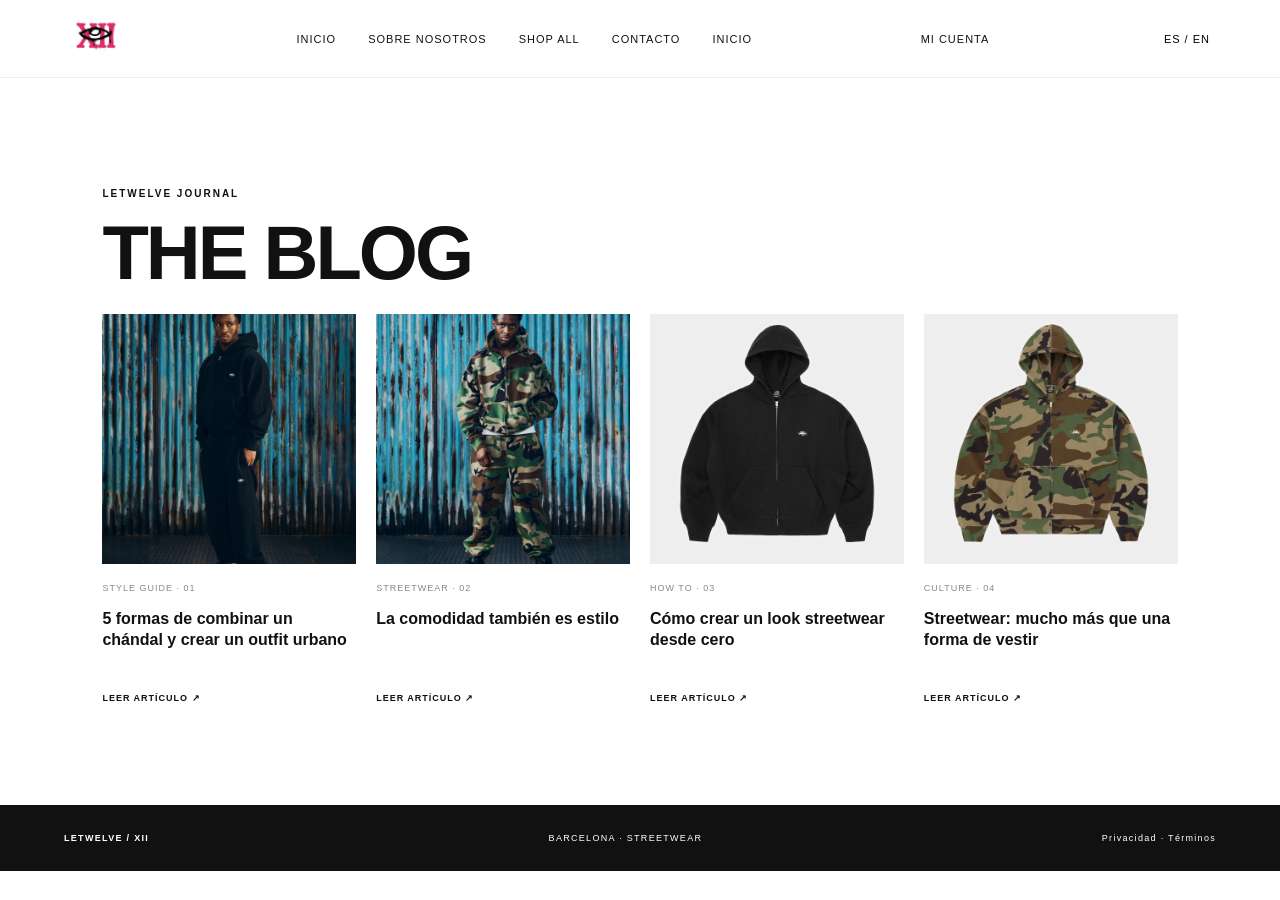
==== blog/index.html @ 587ab63b "Add files via upload" ====
<!doctype html><html lang="es"><head><meta charset="utf-8"><meta name="viewport" content="width=device-width,initial-scale=1"><link rel="stylesheet" href="../css/styles.css"><title>Blog — LeTwelve</title></head><body><header class="header"><a class="brand" href="../index.html"><img src="../assets/logo-xii.png" alt="LeTwelve"></a><nav class="nav" style="display:flex"><a href="../index.html">Inicio</a><a href="../sobre-nosotros.html">Sobre nosotros</a><a href="../shop.html">Shop All</a><a href="../contacto.html">Contacto</a><a href="index.html">Blog</a></nav><a class="text-btn" href="../cuenta.html">MI CUENTA</a><div class="header-actions"><button id="langBtn" class="text-btn" type="button">ES / EN</button></div></header><main class="section-pad"><p class="eyebrow">LETWELVE JOURNAL</p><h1 class="page-title">THE BLOG</h1><div class="blog-grid"><a class="blog-card" href="combinar-chandal.html"><img src="../assets/black-model.png"><span>STYLE GUIDE · 01</span><h3>5 formas de combinar un chándal y crear un outfit urbano</h3><b>LEER ARTÍCULO ↗</b></a><a class="blog-card" href="comodidad-estilo.html"><img src="../assets/camo-model.png"><span>STREETWEAR · 02</span><h3>La comodidad también es estilo</h3><b>LEER ARTÍCULO ↗</b></a><a class="blog-card" href="look-streetwear.html"><img src="../assets/black-hoodie.png"><span>HOW TO · 03</span><h3>Cómo crear un look streetwear desde cero</h3><b>LEER ARTÍCULO ↗</b></a><a class="blog-card" href="cultura-streetwear.html"><img src="../assets/camo-hoodie.png"><span>CULTURE · 04</span><h3>Streetwear: mucho más que una forma de vestir</h3><b>LEER ARTÍCULO ↗</b></a></div></main><footer><a href="../index.html" class="footer-brand">LETWELVE / XII</a><span>BARCELONA · STREETWEAR</span><span><a href="../privacidad.html">Privacidad</a> · <a href="../terminos.html">Términos</a></span></footer><script src="../js/i18n.js"></script></body></html>
---- css/styles.css ----
*{box-sizing:border-box}html{scroll-behavior:smooth}body{margin:0;background:#fff;color:#111;font-family:Arial,Helvetica,sans-serif}a{color:inherit;text-decoration:none}button,input,select{font:inherit}.announcement{text-align:center;background:#111;color:#fff;font-size:10px;letter-spacing:1.3px;padding:10px}.header{height:78px;display:flex;align-items:center;justify-content:space-between;padding:0 5%;border-bottom:1px solid #eee;position:sticky;top:0;background:#fff;z-index:20}.brand img{width:64px;height:55px;object-fit:contain}.nav{display:flex;gap:32px;font-size:11px;text-transform:uppercase;letter-spacing:1px}.nav a:hover,.underlink:hover{color:#e52e80}.header-actions{display:flex;gap:18px;align-items:center}.text-btn,.menu-toggle{border:0;background:none;cursor:pointer;font-size:11px;letter-spacing:1px}.menu-toggle{display:none}.hero{height:min(680px,75vw);min-height:490px;position:relative;overflow:hidden;background:#222}.hero-img{width:100%;height:100%;object-fit:cover;object-position:center 36%;filter:brightness(.72)}.hero-shade{position:absolute;inset:0;background:linear-gradient(90deg,rgba(0,0,0,.5),transparent 75%)}.hero-copy{position:absolute;left:9%;top:50%;transform:translateY(-50%);color:white}.eyebrow{font-size:10px;letter-spacing:2px;font-weight:bold}.hero h1{font-size:clamp(48px,8vw,104px);line-height:.88;letter-spacing:-5px;margin:22px 0 32px}.button{border:1px solid #111;background:#111;color:white;padding:15px 22px;font-size:10px;letter-spacing:1.4px;cursor:pointer;display:inline-block}.button:hover{background:#e52e80;border-color:#e52e80}.button-light{background:white;color:#111;border-color:white}.hero-index{position:absolute;bottom:25px;right:5%;color:white;font-size:10px;letter-spacing:2px}.section-pad{padding:100px 8%}.intro{text-align:center}.intro h2{font-size:clamp(32px,5vw,62px);letter-spacing:-2px;line-height:1.05;margin:24px 0}.underlink{border:0;border-bottom:1px solid #111;background:none;padding:0 0 6px;font-size:10px;letter-spacing:1.2px;cursor:pointer}.section-heading{display:flex;justify-content:space-between;align-items:end;margin-bottom:35px}.section-heading h2,.about h2,.newsletter h2{font-size:42px;letter-spacing:-2px;margin:8px 0}.section-heading>p{font-size:11px;color:#666}.products{display:grid;grid-template-columns:repeat(2,minmax(0,1fr));gap:28px}.product-image{height:520px;background:#f3f3f3;position:relative;overflow:hidden}.product-image img{width:100%;height:100%;object-fit:cover;object-position:center 30%;transition:transform .5s}.product-card:hover .product-image img{transform:scale(1.025)}.tag{position:absolute;top:16px;left:16px;background:white;padding:8px 11px;font-size:9px;letter-spacing:1px}.product-meta{display:flex;justify-content:space-between;align-items:start;margin-top:18px}.product-meta h3{font-size:16px;margin:0 0 6px}.product-meta p,.product-note{font-size:11px;color:#777;margin:0}.product-meta strong{font-size:14px}.product-note{margin-top:8px}.product-actions{display:flex;gap:8px;margin-top:15px}.product-actions select{min-width:90px;border:1px solid #ddd;padding:0 10px;background:#fff;font-size:11px}.product-actions .button{flex:1}.separate{display:flex;gap:20px;margin-top:16px}.separate .underlink{font-size:9px}.price-info{display:flex;gap:35px;border-top:1px solid #eee;margin-top:55px;padding-top:22px;font-size:12px}.price-info em{font-style:normal;color:#e52e80}.editorial{display:grid;grid-template-columns:1.2fr 1fr;min-height:480px;background:#f5f5f5}.editorial img{width:100%;height:480px;object-fit:cover;object-position:center 30%}.editorial>div{align-self:center;padding:10%}.editorial h2{font-size:clamp(42px,6vw,72px);line-height:.95;letter-spacing:-3px}.about{display:grid;grid-template-columns:1fr 1fr;gap:8%;align-items:center}.about-image img{width:100%;display:block}.about-copy p:not(.eyebrow){font-size:13px;line-height:1.8;color:#555}.blog{background:#fafafa}.blog-grid{display:grid;grid-template-columns:repeat(4,1fr);gap:20px}.blog-card img{width:100%;height:250px;object-fit:cover;background:#eee}.blog-card span{display:block;font-size:9px;letter-spacing:1px;color:#888;margin:15px 0 8px}.blog-card h3{font-size:16px;line-height:1.3;min-height:62px}.blog-card b{font-size:9px;letter-spacing:1px}.newsletter{text-align:center}.newsletter>p:not(.eyebrow){font-size:13px;color:#666}.newsletter form{max-width:420px;margin:30px auto 12px;display:grid;gap:10px}.newsletter input:not([type=checkbox]){padding:15px;border:1px solid #ddd}.consent{font-size:10px;color:#666;text-align:left;display:flex;gap:8px;align-items:start}.newsletter small{font-size:10px;color:#888}.contact-mail{margin-top:35px!important}.contact-mail a{border-bottom:1px solid}footer{background:#111;color:#fff;padding:28px 5%;display:flex;justify-content:space-between;font-size:9px;letter-spacing:1.3px}.footer-brand{font-weight:bold}.drawer-backdrop{position:fixed;inset:0;background:#0008;z-index:29;opacity:0;pointer-events:none;transition:.25s}.cart-drawer{position:fixed;right:0;top:0;height:100dvh;width:min(440px,100%);background:white;z-index:30;transform:translateX(100%);transition:.3s;display:flex;flex-direction:column;padding:25px}.cart-open .cart-drawer{transform:translateX(0)}.cart-open .drawer-backdrop{opacity:1;pointer-events:auto}.drawer-head,.subtotal{display:flex;justify-content:space-between;align-items:center}.drawer-head h2{font-size:17px;letter-spacing:2px}.drawer-head button{border:0;background:none;font-size:20px;cursor:pointer}.cart-items{overflow:auto;flex:1}.cart-row{display:grid;grid-template-columns:1fr auto;gap:8px;border-bottom:1px solid #eee;padding:18px 0;font-size:12px}.cart-row small{display:block;color:#777;margin-top:5px}.remove{border:0;background:none;text-decoration:underline;font-size:10px;cursor:pointer}.empty{color:#888;font-size:13px;margin-top:35px}.drawer-bottom{border-top:1px solid #eee;padding-top:20px}.subtotal{font-size:14px}.tiny,.drawer-bottom small{font-size:10px;color:#777;line-height:1.5}.drawer-bottom .button{width:100%;margin:10px 0}.popup{display:none;position:fixed;z-index:40;right:25px;bottom:25px;width:min(340px,calc(100% - 32px));padding:32px;background:#fff;box-shadow:0 8px 40px #0002;border:1px solid #eee}.popup.show{display:block}.popup h2{font-size:32px;margin:10px 0}.popup p:not(.eyebrow){font-size:13px;color:#555;line-height:1.5}.popup-close{position:absolute;right:12px;top:8px;border:0;background:none;font-size:22px;cursor:pointer}.sr-only{position:absolute;width:1px;height:1px;padding:0;margin:-1px;overflow:hidden;clip:rect(0,0,0,0);white-space:nowrap;border:0}
@media(max-width:800px){.header{height:65px;padding:0 4%}.menu-toggle{display:block}.brand{position:absolute;left:50%;transform:translateX(-50%)}.brand img{width:55px}.nav{display:none;position:absolute;top:65px;left:0;right:0;background:#fff;padding:25px;flex-direction:column;gap:22px;border-bottom:1px solid #eee}.nav.open{display:flex}.header-actions{gap:10px}.text-btn{font-size:9px}.hero{min-height:560px;height:75vh}.hero-img{object-position:58% center}.hero h1{letter-spacing:-3px}.section-pad{padding:70px 6%}.products{gap:15px}.product-image{height:360px}.product-actions{flex-direction:column}.product-actions select{padding:12px}.product-actions .button{padding:13px 8px}.separate{flex-direction:column;gap:10px}.price-info{flex-wrap:wrap;gap:14px}.editorial{grid-template-columns:1fr}.editorial img{height:380px}.editorial>div{padding:45px 8%}.about{grid-template-columns:1fr;gap:35px}.blog-grid{grid-template-columns:repeat(2,1fr);gap:24px 15px}.blog-card img{height:220px}.section-heading h2,.about h2,.newsletter h2{font-size:34px}footer{gap:14px;flex-wrap:wrap}}
@media(max-width:480px){.announcement{font-size:8px}.cart-link{font-size:8px}.hero{min-height:520px}.hero-copy{left:7%}.products{grid-template-columns:1fr}.product-image{height:460px}.blog-grid{grid-template-columns:1fr 1fr}.blog-card img{height:170px}.blog-card h3{font-size:13px}.section-heading{align-items:start;gap:10px;flex-direction:column}.price-info{font-size:11px}}

.page-title{font-size:clamp(40px,7vw,76px);letter-spacing:-3px;margin:10px 0 18px}.shop-intro{font-size:14px;color:#666;line-height:1.7;max-width:650px;margin-bottom:45px}.shop-products{grid-template-columns:repeat(3,minmax(0,1fr));gap:25px}.shop-products .product-image{height:360px}.home-links{display:flex;justify-content:space-between;gap:20px;flex-wrap:wrap;border-top:1px solid #eee}.home-links a{font-size:11px;letter-spacing:1.2px;border-bottom:1px solid;padding-bottom:8px}.contact-page,.account-page{max-width:900px;margin:auto}.contact-form,.account-box{max-width:540px;display:grid;gap:18px;margin-top:35px}.contact-form label,.account-box label{display:grid;gap:8px;font-size:11px;letter-spacing:.5px}.contact-form input,.contact-form select,.contact-form textarea,.account-box input{width:100%;padding:14px;border:1px solid #ddd;background:#fff;font:inherit;font-size:13px}.contact-form textarea{resize:vertical}.form-note{font-size:11px;color:#888;line-height:1.6}.account-box{border:1px solid #eee;padding:28px}.account-tabs{display:flex;gap:22px;border-bottom:1px solid #eee;padding-bottom:15px}.account-tabs button{border:0;background:none;font-size:10px;letter-spacing:1px;cursor:pointer;color:#888}.account-tabs button.active{color:#111;border-bottom:1px solid #111;padding-bottom:6px}.legal-page{max-width:900px;margin:auto}.legal-page h2{font-size:18px;margin:30px 0 8px}.legal-page p{font-size:13px;line-height:1.8;color:#555}.legal-warning{margin-top:45px;padding:18px;background:#f5f5f5;color:#7a4a00!important}.header .nav{display:flex}
@media(max-width:800px){.shop-products{grid-template-columns:repeat(2,minmax(0,1fr))}.shop-products .product-image{height:320px}.home-links{flex-direction:column}.header .nav{display:none}.header .nav.open{display:flex}}
@media(max-width:480px){.shop-products{grid-template-columns:1fr}.shop-products .product-image{height:440px}.account-box{padding:18px}}

.product-link{display:block;color:inherit;text-decoration:none}.product-link:hover h3{text-decoration:underline}.product-view-button{display:block;text-align:center;text-decoration:none;margin-top:12px}
.product-detail{max-width:1240px;margin:0 auto}.product-detail-grid{display:grid;grid-template-columns:minmax(0,1.15fr) minmax(320px,.85fr);gap:6vw;align-items:start;margin-top:28px}.product-detail-image img{width:100%;display:block;object-fit:cover;max-height:780px}.product-detail-info{position:sticky;top:28px;display:flex;flex-direction:column;align-items:flex-start;gap:14px}.detail-price{font-size:22px;font-weight:700}.detail-price del{font-size:16px;color:#888;margin-right:8px}.detail-size,.detail-qty{width:100%;max-width:420px;padding:14px;border:1px solid #ccc;background:white;font:inherit}.detail-qty{max-width:120px}.product-detail-info label{font-size:13px;font-weight:600;margin-top:8px}.product-detail-info .button{width:100%;max-width:420px}.detail-extra{border-top:1px solid #ddd;margin-top:20px;padding-top:12px;width:100%;font-size:13px}.reviews-page{max-width:1200px;margin:0 auto}.reviews-layout{display:grid;grid-template-columns:1fr 1fr;gap:6vw;margin-top:35px}.reviews-layout h2{font-size:20px}.reviews-list{display:grid;gap:14px}.review-card{border-bottom:1px solid #ddd;padding:15px 0}.review-stars{letter-spacing:2px;margin:7px 0}.consent-line{display:flex!important;flex-direction:row!important;align-items:flex-start;gap:10px;font-size:12px!important}.consent-line input{margin-top:3px}@media(max-width:760px){.product-detail-grid,.reviews-layout{grid-template-columns:1fr}.product-detail-info{position:static}.product-detail-image img{max-height:none}.product-detail{padding-top:24px}}

/* LeTwelve centered lead magnet */
.popup-overlay{display:none;position:fixed;inset:0;z-index:60;background:rgba(0,0,0,.58);align-items:center;justify-content:center;padding:18px}
.popup-overlay.show{display:flex}.popup{display:block;position:relative;inset:auto;right:auto;bottom:auto;width:min(470px,100%);max-height:90vh;overflow:auto;padding:38px;background:#fff;box-shadow:0 15px 60px #0004;border:0;text-align:center}
.popup h2{font-size:clamp(32px,7vw,46px);letter-spacing:-2px}.popup-close{font-size:28px;right:15px;top:10px}
.lead-form{display:grid;gap:13px;text-align:left;margin:22px 0 14px}.lead-form label:not(.lead-consent){display:grid;gap:6px;font-size:11px;letter-spacing:.4px}.lead-form input:not([type=checkbox]){width:100%;padding:13px;border:1px solid #ddd;font:inherit;font-size:13px}.lead-consent{display:flex;gap:8px;align-items:flex-start;font-size:10px;color:#666;line-height:1.5}.lead-form .button{width:100%}.popup>small,.popup small{display:block;font-size:9px;color:#888;line-height:1.5}.discount-code{display:block;font-size:28px;letter-spacing:3px;margin:18px 0}.product-link{display:block;color:inherit;text-decoration:none}.product-view-button{display:block;text-align:center;text-decoration:none;margin-top:12px}
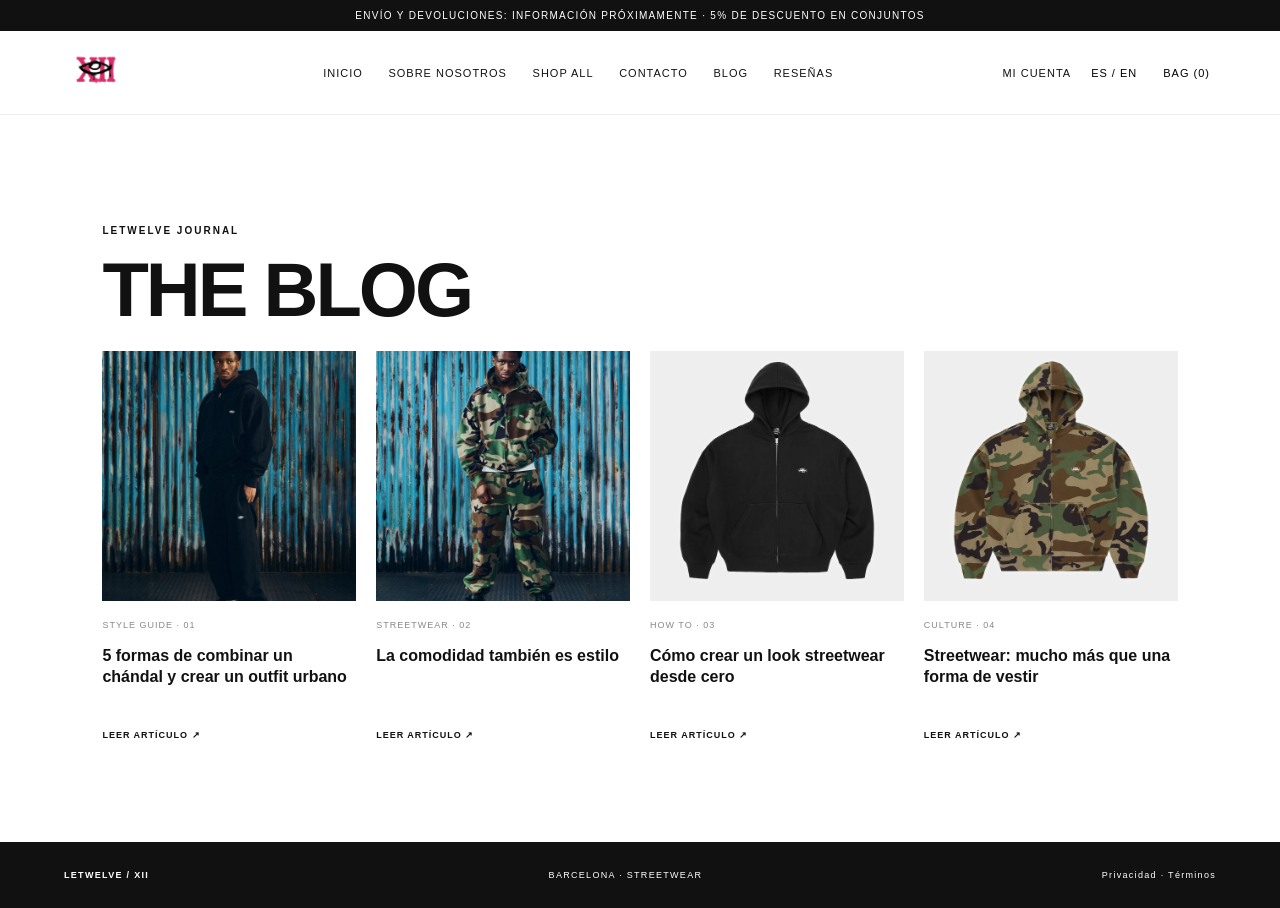
==== commit 8f1d3ef4: "Add files via upload" ====
--- a/blog/index.html
+++ b/blog/index.html
@@ -1 +1,20 @@
-<!doctype html><html lang="es"><head><meta charset="utf-8"><meta name="viewport" content="width=device-width,initial-scale=1"><link rel="stylesheet" href="../css/styles.css"><title>Blog — LeTwelve</title></head><body><header class="header"><a class="brand" href="../index.html"><img src="../assets/logo-xii.png" alt="LeTwelve"></a><nav class="nav" style="display:flex"><a href="../index.html">Inicio</a><a href="../sobre-nosotros.html">Sobre nosotros</a><a href="../shop.html">Shop All</a><a href="../contacto.html">Contacto</a><a href="index.html">Blog</a></nav><a class="text-btn" href="../cuenta.html">MI CUENTA</a><div class="header-actions"><button id="langBtn" class="text-btn" type="button">ES / EN</button></div></header><main class="section-pad"><p class="eyebrow">LETWELVE JOURNAL</p><h1 class="page-title">THE BLOG</h1><div class="blog-grid"><a class="blog-card" href="combinar-chandal.html"><img src="../assets/black-model.png"><span>STYLE GUIDE · 01</span><h3>5 formas de combinar un chándal y crear un outfit urbano</h3><b>LEER ARTÍCULO ↗</b></a><a class="blog-card" href="comodidad-estilo.html"><img src="../assets/camo-model.png"><span>STREETWEAR · 02</span><h3>La comodidad también es estilo</h3><b>LEER ARTÍCULO ↗</b></a><a class="blog-card" href="look-streetwear.html"><img src="../assets/black-hoodie.png"><span>HOW TO · 03</span><h3>Cómo crear un look streetwear desde cero</h3><b>LEER ARTÍCULO ↗</b></a><a class="blog-card" href="cultura-streetwear.html"><img src="../assets/camo-hoodie.png"><span>CULTURE · 04</span><h3>Streetwear: mucho más que una forma de vestir</h3><b>LEER ARTÍCULO ↗</b></a></div></main><footer><a href="../index.html" class="footer-brand">LETWELVE / XII</a><span>BARCELONA · STREETWEAR</span><span><a href="../privacidad.html">Privacidad</a> · <a href="../terminos.html">Términos</a></span></footer><script src="../js/i18n.js"></script></body></html>+<!doctype html><html lang="es"><head><meta charset="utf-8"><meta name="viewport" content="width=device-width,initial-scale=1"><link rel="stylesheet" href="../css/styles.css"><title>Blog — LeTwelve</title></head><body><div class="announcement" data-i18n="announcement">ENVÍO Y DEVOLUCIONES: INFORMACIÓN PRÓXIMAMENTE · 5% DE DESCUENTO EN CONJUNTOS</div>
+<header class="header">
+  <button class="menu-toggle" type="button" aria-label="Abrir menú" aria-expanded="false">☰</button>
+  <a class="brand" href="../index.html"><img src="../assets/logo-xii.png" alt="LeTwelve"></a>
+  <nav class="nav" id="nav" aria-label="Navegación principal">
+    <a href="../index.html" data-i18n="home">Inicio</a>
+    <a href="../sobre-nosotros.html" data-i18n="about">Sobre nosotros</a>
+    <a href="../shop.html">Shop All</a>
+    <a href="../contacto.html" data-i18n="contact">Contacto</a>
+    <a href="../blog/index.html">Blog</a>
+    <a href="../resenas.html">Reseñas</a>
+  </nav>
+  <div class="header-actions">
+    <a class="text-btn" href="../cuenta.html">MI CUENTA</a>
+    <button id="langBtn" class="text-btn" type="button">ES / EN</button>
+    <button id="cartOpen" class="text-btn cart-link" type="button">BAG (<span id="cartCount">0</span>)</button>
+  </div>
+</header><main class="section-pad"><p class="eyebrow">LETWELVE JOURNAL</p><h1 class="page-title">THE BLOG</h1><div class="blog-grid"><a class="blog-card" href="combinar-chandal.html"><img src="../assets/black-model.png"><span>STYLE GUIDE · 01</span><h3>5 formas de combinar un chándal y crear un outfit urbano</h3><b>LEER ARTÍCULO ↗</b></a><a class="blog-card" href="comodidad-estilo.html"><img src="../assets/camo-model.png"><span>STREETWEAR · 02</span><h3>La comodidad también es estilo</h3><b>LEER ARTÍCULO ↗</b></a><a class="blog-card" href="look-streetwear.html"><img src="../assets/black-hoodie.png"><span>HOW TO · 03</span><h3>Cómo crear un look streetwear desde cero</h3><b>LEER ARTÍCULO ↗</b></a><a class="blog-card" href="cultura-streetwear.html"><img src="../assets/camo-hoodie.png"><span>CULTURE · 04</span><h3>Streetwear: mucho más que una forma de vestir</h3><b>LEER ARTÍCULO ↗</b></a></div></main><div class="drawer-backdrop" id="backdrop"></div><aside class="cart-drawer" id="cartDrawer" aria-label="Carrito"><div class="drawer-head"><h2>YOUR BAG</h2><button id="cartClose" type="button" aria-label="Cerrar">✕</button></div><div id="cartItems" class="cart-items"><p class="empty">Tu carrito está vacío.</p></div><div class="drawer-bottom"><div class="subtotal"><span>Subtotal</span><b id="subtotal">0 €</b></div><p class="tiny">El descuento del 5% se aplica al comprar sudadera y pantalón juntos en una misma talla.</p><button id="checkout" class="button" type="button">CONTINUAR AL PAGO</button><small>El pago externo aún no está configurado.</small></div></aside>
+<footer><a href="../index.html" class="footer-brand">LETWELVE / XII</a><span>BARCELONA · STREETWEAR</span><span><a href="../privacidad.html">Privacidad</a> · <a href="../terminos.html">Términos</a></span></footer><script src="../js/i18n.js"></script><script src="../js/app.js"></script>
+</body></html>
--- a/css/styles.css
+++ b/css/styles.css
@@ -14,3 +14,11 @@
 .popup-overlay.show{display:flex}.popup{display:block;position:relative;inset:auto;right:auto;bottom:auto;width:min(470px,100%);max-height:90vh;overflow:auto;padding:38px;background:#fff;box-shadow:0 15px 60px #0004;border:0;text-align:center}
 .popup h2{font-size:clamp(32px,7vw,46px);letter-spacing:-2px}.popup-close{font-size:28px;right:15px;top:10px}
 .lead-form{display:grid;gap:13px;text-align:left;margin:22px 0 14px}.lead-form label:not(.lead-consent){display:grid;gap:6px;font-size:11px;letter-spacing:.4px}.lead-form input:not([type=checkbox]){width:100%;padding:13px;border:1px solid #ddd;font:inherit;font-size:13px}.lead-consent{display:flex;gap:8px;align-items:flex-start;font-size:10px;color:#666;line-height:1.5}.lead-form .button{width:100%}.popup>small,.popup small{display:block;font-size:9px;color:#888;line-height:1.5}.discount-code{display:block;font-size:28px;letter-spacing:3px;margin:18px 0}.product-link{display:block;color:inherit;text-decoration:none}.product-view-button{display:block;text-align:center;text-decoration:none;margin-top:12px}
+
+/* LeTwelve shared header and account access */
+.header{display:grid;grid-template-columns:90px minmax(0,1fr) auto;gap:22px;min-height:78px;height:auto;padding:12px 5%;}
+.header .brand{grid-column:1;grid-row:1}.header .nav{grid-column:2;grid-row:1;justify-content:center;flex-wrap:wrap;gap:clamp(12px,2vw,30px)}
+.header .header-actions{grid-column:3;grid-row:1;white-space:nowrap;gap:14px}
+.header .nav a{white-space:nowrap}.account-page{min-height:62vh}.account-box form{display:grid;gap:18px}.account-box [hidden]{display:none!important}.account-forgot{margin-top:18px}.account-box button:disabled{opacity:.6;cursor:wait}
+@media(max-width:1050px){.header{grid-template-columns:45px 70px 1fr;gap:12px}.header .menu-toggle{display:block;grid-column:1;grid-row:1}.header .brand{grid-column:2;grid-row:1}.header .nav{display:none;position:absolute;left:0;right:0;top:100%;background:#fff;border-bottom:1px solid #eee;padding:22px 5%;flex-direction:column;align-items:flex-start;gap:18px}.header .nav.open{display:flex}.header .header-actions{grid-column:3;grid-row:1;justify-content:flex-end;gap:10px}.header .text-btn{font-size:9px}}
+@media(max-width:480px){.header{padding:10px 4%;grid-template-columns:32px 48px 1fr;min-height:66px}.brand img{width:48px;height:44px}.header .header-actions{gap:8px}.header .text-btn{font-size:8px;letter-spacing:.4px}.header .nav{top:100%}.account-box{padding:18px}}
